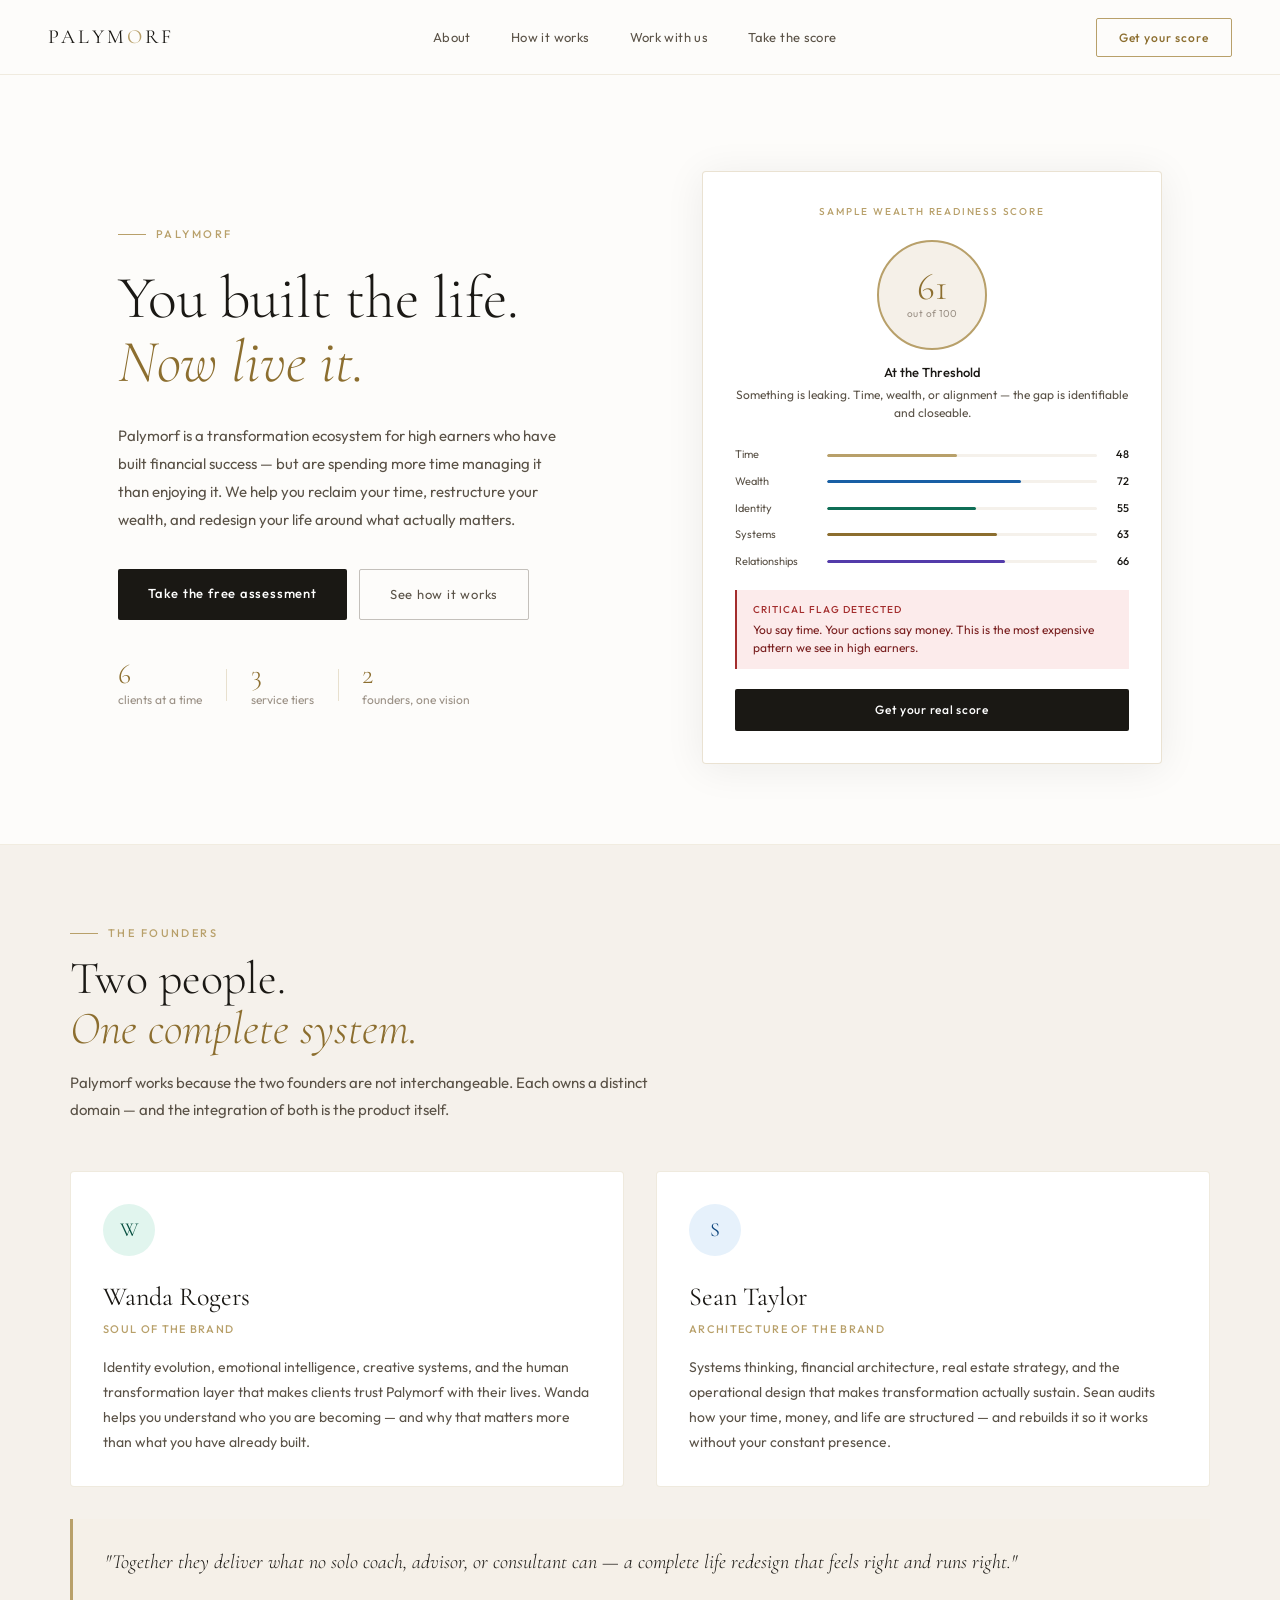
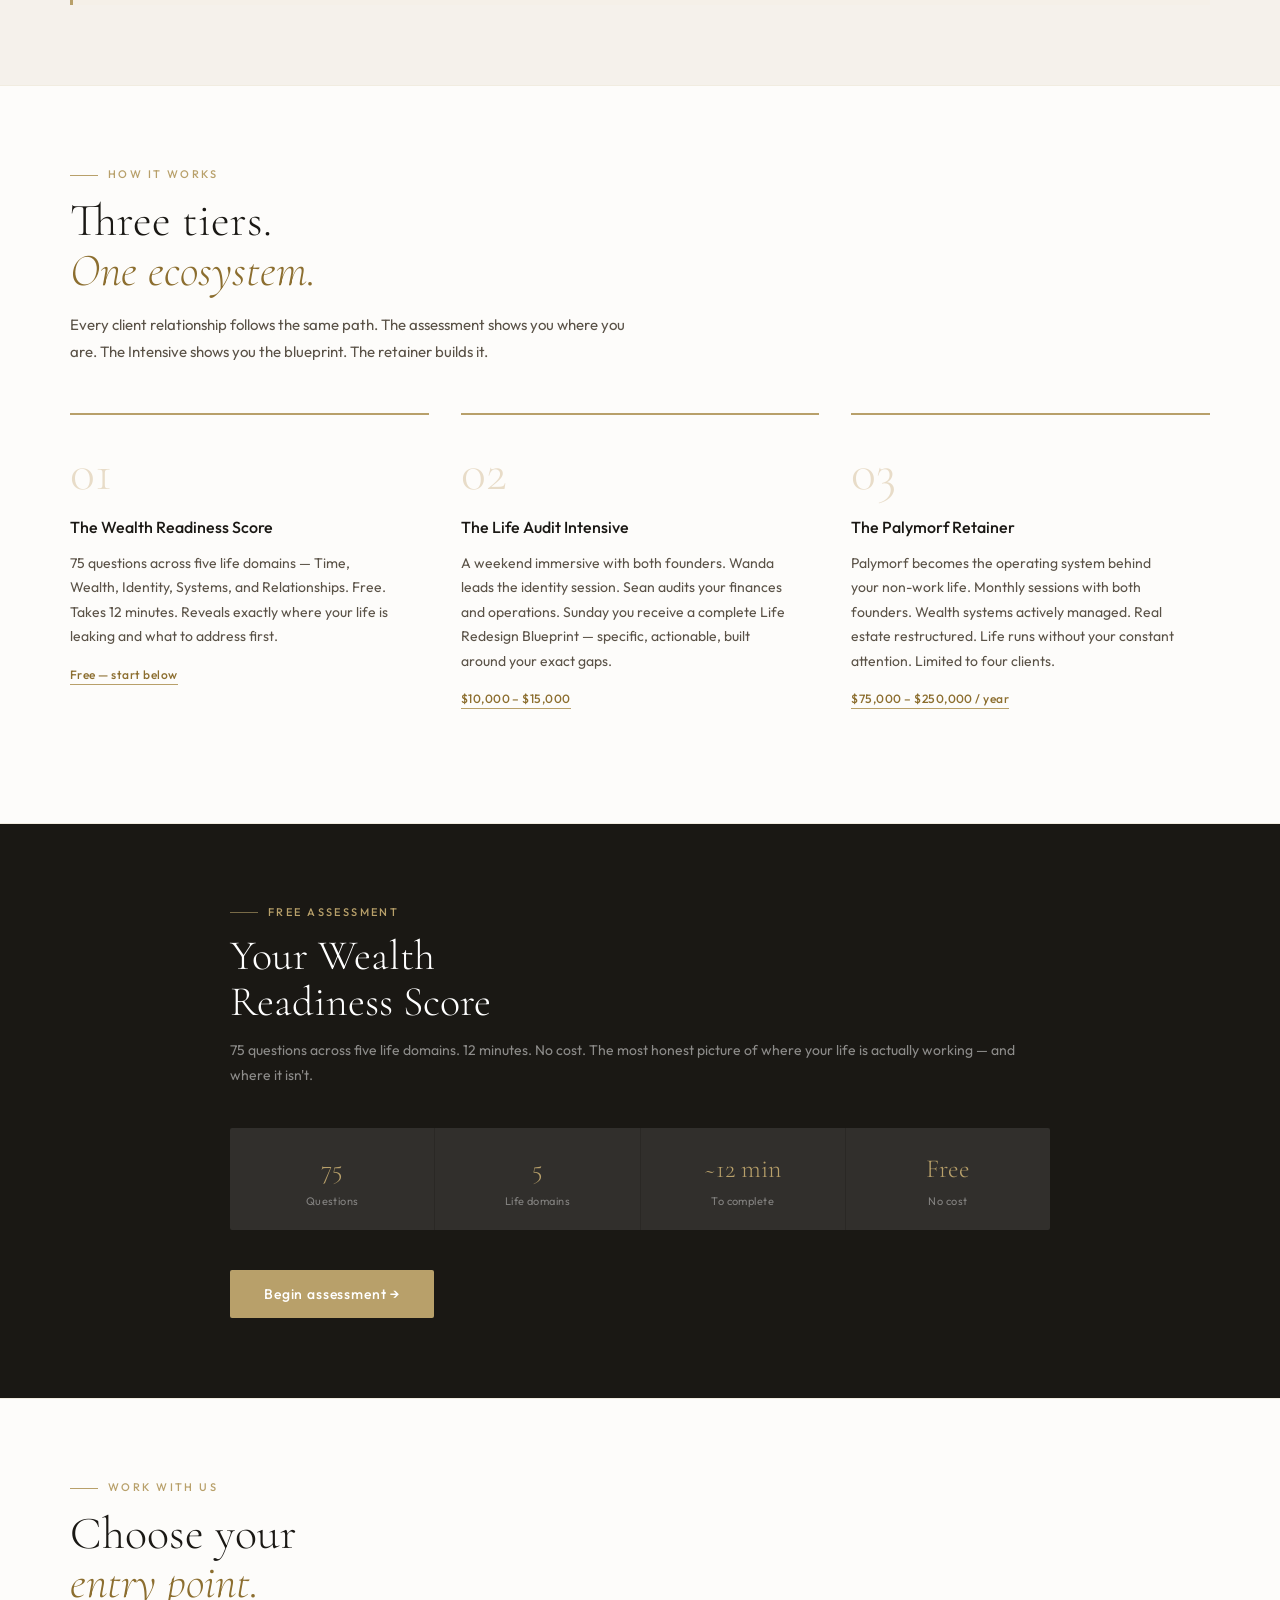
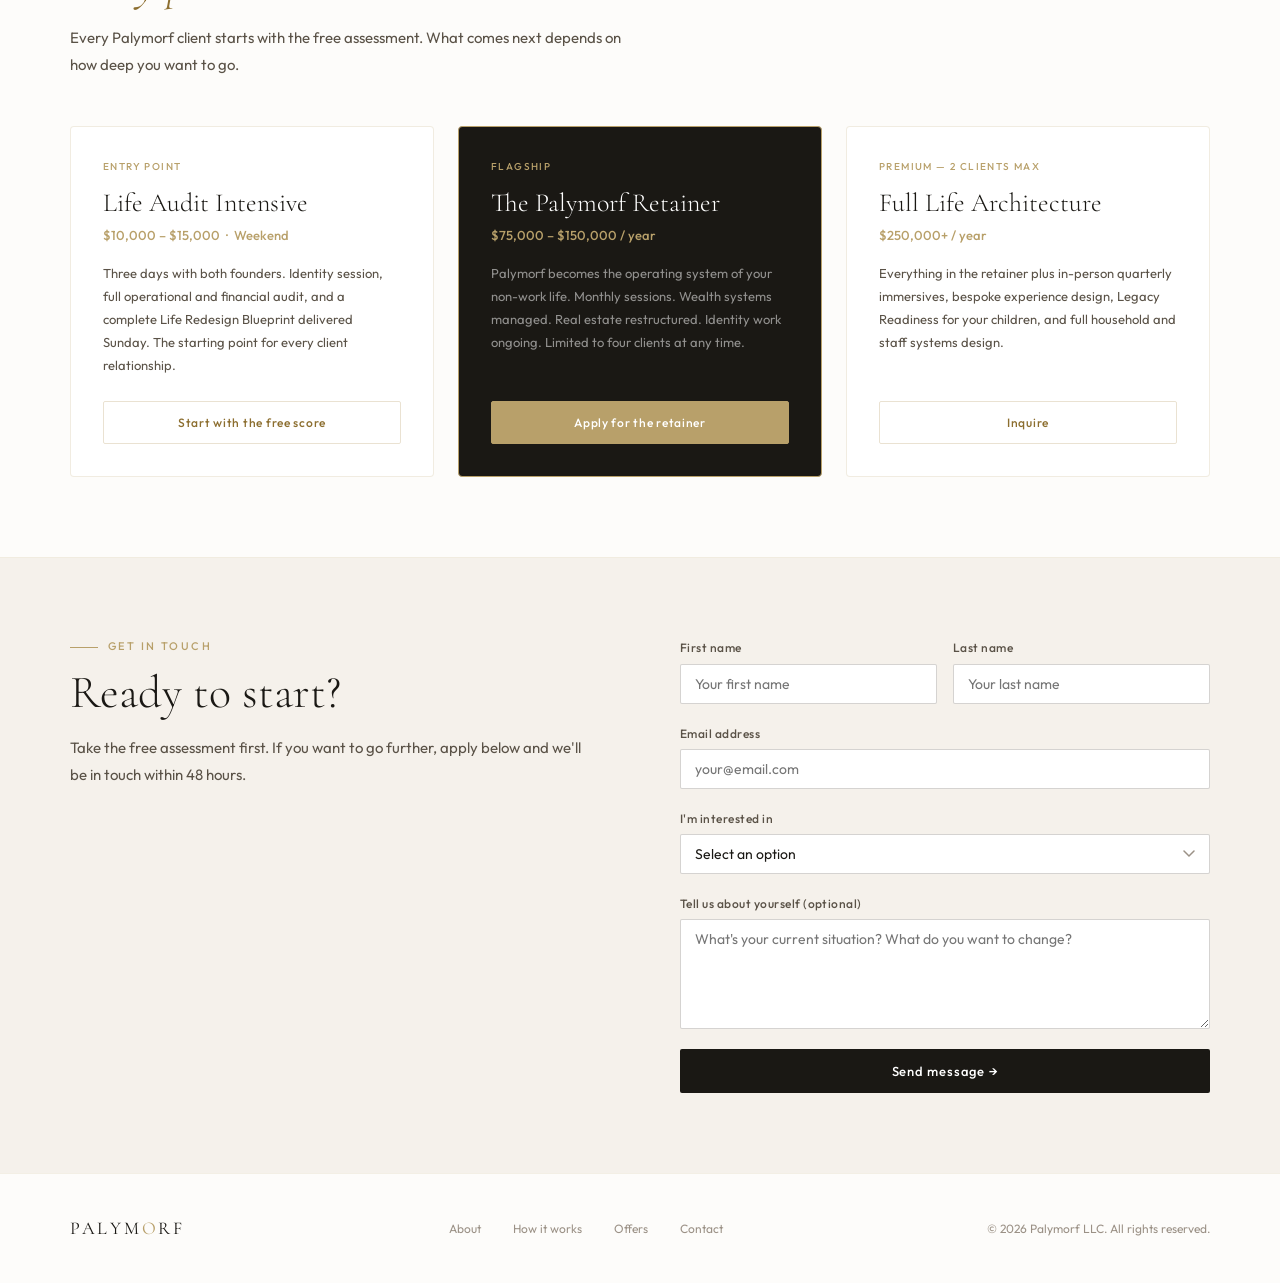
==== index.html @ 443a0ef0 "Initial commit" ====
<!DOCTYPE html>
<html lang="en">
<head>
  <meta charset="UTF-8">
  <meta name="viewport" content="width=device-width, initial-scale=1.0">
  <meta name="description" content="Palymorf — A transformation ecosystem for high earners who have built financial success but are spending more time managing it than living it.">
  <meta property="og:title" content="Palymorf — You built the life. Now live it.">
  <meta property="og:description" content="Take the free Wealth Readiness Score assessment and discover exactly where your life is leaking.">
  <meta property="og:url" content="https://palymorf.com">
  <meta property="og:type" content="website">
  <title>Palymorf — You built the life. Now live it.</title>
  <link rel="preconnect" href="https://fonts.googleapis.com">
  <link rel="preconnect" href="https://fonts.gstatic.com" crossorigin>
  <link href="https://fonts.googleapis.com/css2?family=Cormorant+Garamond:ital,wght@0,300;0,400;0,600;1,300;1,400&family=Outfit:wght@300;400;500&display=swap" rel="stylesheet">
  <link rel="stylesheet" href="css/styles.css">
</head>
<body>

  <!-- NAV -->
  <nav id="navbar">
    <a href="#home" class="nav-logo">PALYM<span>O</span>RF</a>
    <button class="nav-hamburger" id="hamburger" aria-label="Open menu">
      <span></span><span></span><span></span>
    </button>
    <div class="nav-links" id="navLinks">
      <a href="#about">About</a>
      <a href="#how">How it works</a>
      <a href="#offers">Work with us</a>
      <a href="#assessment">Take the score</a>
    </div>
    <a href="#assessment" class="nav-cta">Get your score</a>
  </nav>

  <!-- HERO -->
  <section class="hero" id="home">
    <div class="hero-content">
      <div class="hero-eye">
        <span class="eye-line"></span>
        Palymorf
      </div>
      <h1 class="hero-h1">You built the life.<br><em>Now live it.</em></h1>
      <p class="hero-sub">Palymorf is a transformation ecosystem for high earners who have built financial success — but are spending more time managing it than enjoying it. We help you reclaim your time, restructure your wealth, and redesign your life around what actually matters.</p>
      <div class="hero-btns">
        <a href="#assessment" class="btn-dark">Take the free assessment</a>
        <a href="#how" class="btn-ghost">See how it works</a>
      </div>
      <div class="hero-proof">
        <div class="proof-item">
          <span class="proof-num">6</span>
          <span class="proof-lbl">clients at a time</span>
        </div>
        <div class="proof-divider"></div>
        <div class="proof-item">
          <span class="proof-num">3</span>
          <span class="proof-lbl">service tiers</span>
        </div>
        <div class="proof-divider"></div>
        <div class="proof-item">
          <span class="proof-num">2</span>
          <span class="proof-lbl">founders, one vision</span>
        </div>
      </div>
    </div>

    <div class="hero-visual">
      <div class="hero-card">
        <div class="hc-eyebrow">Sample wealth readiness score</div>
        <div class="score-ring">
          <div class="score-ring-num">61</div>
          <div class="score-ring-sub">out of 100</div>
        </div>
        <div class="score-tier-label">At the Threshold</div>
        <div class="score-tier-desc">Something is leaking. Time, wealth, or alignment — the gap is identifiable and closeable.</div>
        <div class="domain-bars">
          <div class="db-row">
            <span class="db-lbl">Time</span>
            <div class="db-track"><div class="db-fill" style="width:48%;background:var(--gold)"></div></div>
            <span class="db-val">48</span>
          </div>
          <div class="db-row">
            <span class="db-lbl">Wealth</span>
            <div class="db-track"><div class="db-fill" style="width:72%;background:#185FA5"></div></div>
            <span class="db-val">72</span>
          </div>
          <div class="db-row">
            <span class="db-lbl">Identity</span>
            <div class="db-track"><div class="db-fill" style="width:55%;background:#0F6E56"></div></div>
            <span class="db-val">55</span>
          </div>
          <div class="db-row">
            <span class="db-lbl">Systems</span>
            <div class="db-track"><div class="db-fill" style="width:63%;background:#8C6E2F"></div></div>
            <span class="db-val">63</span>
          </div>
          <div class="db-row">
            <span class="db-lbl">Relationships</span>
            <div class="db-track"><div class="db-fill" style="width:66%;background:#533BAA"></div></div>
            <span class="db-val">66</span>
          </div>
        </div>
        <div class="hc-flag">
          <div class="hc-flag-tag">Critical flag detected</div>
          <div class="hc-flag-txt">You say time. Your actions say money. This is the most expensive pattern we see in high earners.</div>
        </div>
        <a href="#assessment" class="hc-cta">Get your real score</a>
      </div>
    </div>
  </section>

  <hr class="section-divider">

  <!-- ABOUT -->
  <section class="section about-section" id="about">
    <div class="section-inner">
      <div class="section-eye"><span class="eye-line"></span>The founders</div>
      <h2 class="section-h2">Two people.<br><em>One complete system.</em></h2>
      <p class="section-sub">Palymorf works because the two founders are not interchangeable. Each owns a distinct domain — and the integration of both is the product itself.</p>
      <div class="founders-grid">
        <div class="founder-card">
          <div class="founder-initial founder-w">W</div>
          <div class="founder-name">Wanda Rogers</div>
          <div class="founder-role">Soul of the brand</div>
          <p class="founder-desc">Identity evolution, emotional intelligence, creative systems, and the human transformation layer that makes clients trust Palymorf with their lives. Wanda helps you understand who you are becoming — and why that matters more than what you have already built.</p>
        </div>
        <div class="founder-card">
          <div class="founder-initial founder-s">S</div>
          <div class="founder-name">Sean Taylor</div>
          <div class="founder-role">Architecture of the brand</div>
          <p class="founder-desc">Systems thinking, financial architecture, real estate strategy, and the operational design that makes transformation actually sustain. Sean audits how your time, money, and life are structured — and rebuilds it so it works without your constant presence.</p>
        </div>
      </div>
      <blockquote class="together-block">
        "Together they deliver what no solo coach, advisor, or consultant can — a complete life redesign that feels right and runs right."
      </blockquote>
    </div>
  </section>

  <hr class="section-divider">

  <!-- HOW IT WORKS -->
  <section class="section" id="how">
    <div class="section-inner">
      <div class="section-eye"><span class="eye-line"></span>How it works</div>
      <h2 class="section-h2">Three tiers.<br><em>One ecosystem.</em></h2>
      <p class="section-sub">Every client relationship follows the same path. The assessment shows you where you are. The Intensive shows you the blueprint. The retainer builds it.</p>
      <div class="steps-grid">
        <div class="step-card">
          <div class="step-num">01</div>
          <h3 class="step-title">The Wealth Readiness Score</h3>
          <p class="step-desc">75 questions across five life domains — Time, Wealth, Identity, Systems, and Relationships. Free. Takes 12 minutes. Reveals exactly where your life is leaking and what to address first.</p>
          <span class="step-price">Free — start below</span>
        </div>
        <div class="step-card">
          <div class="step-num">02</div>
          <h3 class="step-title">The Life Audit Intensive</h3>
          <p class="step-desc">A weekend immersive with both founders. Wanda leads the identity session. Sean audits your finances and operations. Sunday you receive a complete Life Redesign Blueprint — specific, actionable, built around your exact gaps.</p>
          <span class="step-price">$10,000 – $15,000</span>
        </div>
        <div class="step-card">
          <div class="step-num">03</div>
          <h3 class="step-title">The Palymorf Retainer</h3>
          <p class="step-desc">Palymorf becomes the operating system behind your non-work life. Monthly sessions with both founders. Wealth systems actively managed. Real estate restructured. Life runs without your constant attention. Limited to four clients.</p>
          <span class="step-price">$75,000 – $250,000 / year</span>
        </div>
      </div>
    </div>
  </section>

  <hr class="section-divider">

  <!-- ASSESSMENT -->
  <section class="assessment-section" id="assessment">
    <div class="assessment-inner">

      <!-- Cover -->
      <div id="assessCover">
        <div class="assessment-eye"><span class="eye-line eye-light"></span>Free assessment</div>
        <h2 class="assessment-h2">Your Wealth<br>Readiness Score</h2>
        <p class="assessment-sub">75 questions across five life domains. 12 minutes. No cost. The most honest picture of where your life is actually working — and where it isn't.</p>
        <div class="assess-meta-grid">
          <div class="assess-meta-item">
            <div class="assess-meta-num">75</div>
            <div class="assess-meta-lbl">Questions</div>
          </div>
          <div class="assess-meta-item">
            <div class="assess-meta-num">5</div>
            <div class="assess-meta-lbl">Life domains</div>
          </div>
          <div class="assess-meta-item">
            <div class="assess-meta-num">~12 min</div>
            <div class="assess-meta-lbl">To complete</div>
          </div>
          <div class="assess-meta-item">
            <div class="assess-meta-num">Free</div>
            <div class="assess-meta-lbl">No cost</div>
          </div>
        </div>
        <button class="btn-gold btn-lg" id="startBtn">Begin assessment &rarr;</button>
      </div>

      <!-- Quiz -->
      <div id="assessQuiz" class="hidden">
        <div class="domain-nav" id="domainNav"></div>
        <div class="prog-wrap">
          <div class="prog-meta">
            <span id="progDomain">Domain 1 of 5</span>
            <span id="progCount">0 / 75</span>
          </div>
          <div class="prog-track">
            <div class="prog-fill" id="progFill" style="width:0%"></div>
          </div>
        </div>
        <div class="domain-hdr">
          <div class="domain-hdr-eye" id="domEye"></div>
          <div class="domain-hdr-title" id="domTitle"></div>
          <div class="domain-hdr-desc" id="domDesc"></div>
        </div>
        <div id="qWrap"></div>
        <div class="q-nav">
          <button class="btn-outline-light" id="prevBtn" disabled>&#8592; Previous</button>
          <span class="q-nav-info" id="qNavInfo"></span>
          <button class="btn-gold" id="nextBtn">Next &#8594;</button>
        </div>
      </div>

      <!-- Results -->
      <div id="assessResults" class="hidden"></div>

    </div>
  </section>

  <hr class="section-divider">

  <!-- OFFERS -->
  <section class="section" id="offers">
    <div class="section-inner">
      <div class="section-eye"><span class="eye-line"></span>Work with us</div>
      <h2 class="section-h2">Choose your<br><em>entry point.</em></h2>
      <p class="section-sub">Every Palymorf client starts with the free assessment. What comes next depends on how deep you want to go.</p>
      <div class="offers-grid">
        <div class="offer-card">
          <div class="offer-tag">Entry point</div>
          <h3 class="offer-name">Life Audit Intensive</h3>
          <div class="offer-price">$10,000 – $15,000 &nbsp;&middot;&nbsp; Weekend</div>
          <p class="offer-desc">Three days with both founders. Identity session, full operational and financial audit, and a complete Life Redesign Blueprint delivered Sunday. The starting point for every client relationship.</p>
          <a href="#assessment" class="offer-btn">Start with the free score</a>
        </div>
        <div class="offer-card offer-featured">
          <div class="offer-tag">Flagship</div>
          <h3 class="offer-name">The Palymorf Retainer</h3>
          <div class="offer-price">$75,000 – $150,000 / year</div>
          <p class="offer-desc">Palymorf becomes the operating system of your non-work life. Monthly sessions. Wealth systems managed. Real estate restructured. Identity work ongoing. Limited to four clients at any time.</p>
          <a href="#contact" class="offer-btn">Apply for the retainer</a>
        </div>
        <div class="offer-card">
          <div class="offer-tag">Premium &mdash; 2 clients max</div>
          <h3 class="offer-name">Full Life Architecture</h3>
          <div class="offer-price">$250,000+ / year</div>
          <p class="offer-desc">Everything in the retainer plus in-person quarterly immersives, bespoke experience design, Legacy Readiness for your children, and full household and staff systems design.</p>
          <a href="#contact" class="offer-btn">Inquire</a>
        </div>
      </div>
    </div>
  </section>

  <hr class="section-divider">

  <!-- CONTACT -->
  <section class="section contact-section" id="contact">
    <div class="section-inner contact-inner">
      <div>
        <div class="section-eye"><span class="eye-line"></span>Get in touch</div>
        <h2 class="section-h2">Ready to start?</h2>
        <p class="section-sub" style="margin-bottom:0;">Take the free assessment first. If you want to go further, apply below and we'll be in touch within 48 hours.</p>
      </div>
      <form class="contact-form" id="contactForm" onsubmit="handleFormSubmit(event)">
        <div class="form-row">
          <div class="form-group">
            <label for="firstName">First name</label>
            <input type="text" id="firstName" name="firstName" placeholder="Your first name" required>
          </div>
          <div class="form-group">
            <label for="lastName">Last name</label>
            <input type="text" id="lastName" name="lastName" placeholder="Your last name" required>
          </div>
        </div>
        <div class="form-group">
          <label for="email">Email address</label>
          <input type="email" id="email" name="email" placeholder="your@email.com" required>
        </div>
        <div class="form-group">
          <label for="interest">I'm interested in</label>
          <select id="interest" name="interest" required>
            <option value="" disabled selected>Select an option</option>
            <option value="score">Taking the free Wealth Readiness Score</option>
            <option value="intensive">The Life Audit Intensive ($10K–$15K)</option>
            <option value="retainer">The Palymorf Retainer ($75K–$150K/yr)</option>
            <option value="architecture">Full Life Architecture ($250K+/yr)</option>
            <option value="other">Just learning more for now</option>
          </select>
        </div>
        <div class="form-group">
          <label for="message">Tell us about yourself (optional)</label>
          <textarea id="message" name="message" rows="4" placeholder="What's your current situation? What do you want to change?"></textarea>
        </div>
        <button type="submit" class="btn-dark btn-full">Send message &rarr;</button>
        <div id="formSuccess" class="form-success hidden">
          Thank you. We'll be in touch within 48 hours.
        </div>
      </form>
    </div>
  </section>

  <!-- FOOTER -->
  <footer>
    <div class="footer-inner">
      <div class="footer-logo">PALYM<span>O</span>RF</div>
      <div class="footer-links">
        <a href="#about">About</a>
        <a href="#how">How it works</a>
        <a href="#offers">Offers</a>
        <a href="#contact">Contact</a>
      </div>
      <div class="footer-copy">&copy; 2026 Palymorf LLC. All rights reserved.</div>
    </div>
  </footer>

  <script src="js/questions.js"></script>
  <script src="js/assessment.js"></script>
  <script src="js/main.js"></script>
</body>
</html>
---- css/styles.css ----
/* ── RESET & ROOT ───────────────────────────── */
*, *::before, *::after { box-sizing: border-box; margin: 0; padding: 0; }

:root {
  --gold: #B8A06A;
  --gold2: #8C6E2F;
  --gold3: #F5F0E8;
  --gold4: #E8DCC8;
  --ink: #1A1814;
  --mid: #5A5247;
  --soft: #9B9186;
  --page: #FDFCFA;
  --surface: #F5F1EB;
  --white: #FFFFFF;
  --teal: #0F6E56;
  --blue: #185FA5;
  --purple: #533BAA;
  --red: #A32D2D;
  --red-light: #FCEBEB;
  --red-text: #791F1F;
  --serif: 'Cormorant Garamond', Georgia, serif;
  --sans: 'Outfit', sans-serif;
  --max-w: 1140px;
  --transition: 0.2s ease;
}

html { scroll-behavior: smooth; font-size: 16px; }
body { font-family: var(--sans); background: var(--page); color: var(--ink); line-height: 1.6; -webkit-font-smoothing: antialiased; }
img { max-width: 100%; display: block; }
a { text-decoration: none; }
.hidden { display: none !important; }

/* ── UTILITY ────────────────────────────────── */
.eye-line { display: inline-block; width: 28px; height: 0.5px; background: var(--gold); vertical-align: middle; margin-right: 10px; }
.eye-line.eye-light { background: rgba(184,160,106,0.6); }
.section-divider { border: none; border-top: 0.5px solid rgba(184,160,106,0.18); margin: 0; }

/* ── BUTTONS ────────────────────────────────── */
.btn-dark {
  display: inline-block; font-family: var(--sans); font-size: 13px;
  font-weight: 500; letter-spacing: 0.06em; padding: 14px 30px;
  background: var(--ink); color: #fff; border: none; border-radius: 2px;
  cursor: pointer; transition: background var(--transition);
}
.btn-dark:hover { background: #2C2820; }
.btn-dark.btn-full { width: 100%; text-align: center; }

.btn-ghost {
  display: inline-block; font-family: var(--sans); font-size: 13px;
  font-weight: 400; letter-spacing: 0.06em; padding: 14px 30px;
  background: transparent; color: var(--mid);
  border: 0.5px solid rgba(90,82,71,0.35); border-radius: 2px;
  cursor: pointer; transition: all var(--transition);
}
.btn-ghost:hover { border-color: var(--ink); color: var(--ink); }

.btn-gold {
  display: inline-block; font-family: var(--sans); font-size: 13px;
  font-weight: 500; letter-spacing: 0.06em; padding: 12px 26px;
  background: var(--gold); color: #fff; border: none; border-radius: 2px;
  cursor: pointer; transition: background var(--transition);
}
.btn-gold:hover { background: var(--gold2); }
.btn-gold.btn-lg { font-size: 14px; padding: 15px 34px; }

.btn-outline-light {
  font-family: var(--sans); font-size: 12px; font-weight: 500;
  letter-spacing: 0.06em; padding: 10px 22px;
  background: transparent; color: rgba(255,255,255,0.5);
  border: 0.5px solid rgba(255,255,255,0.2); border-radius: 2px;
  cursor: pointer; transition: all var(--transition);
}
.btn-outline-light:hover { border-color: rgba(255,255,255,0.45); color: #fff; }
.btn-outline-light:disabled { opacity: 0.3; cursor: not-allowed; }

/* ── NAV ────────────────────────────────────── */
#navbar {
  position: sticky; top: 0; z-index: 100;
  display: flex; align-items: center; justify-content: space-between;
  padding: 1.1rem 3rem;
  background: rgba(253,252,250,0.95);
  border-bottom: 0.5px solid rgba(184,160,106,0.18);
  backdrop-filter: blur(10px);
  -webkit-backdrop-filter: blur(10px);
}
.nav-logo {
  font-family: var(--serif); font-size: 20px; font-weight: 400;
  letter-spacing: 0.15em; color: var(--ink); text-decoration: none;
}
.nav-logo span { color: var(--gold); }

.nav-links { display: flex; gap: 2.5rem; align-items: center; }
.nav-links a { font-size: 13px; color: var(--mid); letter-spacing: 0.03em; transition: color var(--transition); }
.nav-links a:hover { color: var(--ink); }

.nav-cta {
  font-size: 12px; font-weight: 500; letter-spacing: 0.08em;
  padding: 9px 22px; border: 0.5px solid var(--gold);
  color: var(--gold2); background: transparent; border-radius: 2px;
  transition: all var(--transition);
}
.nav-cta:hover { background: var(--gold); color: #fff; }

.nav-hamburger {
  display: none; flex-direction: column; gap: 5px;
  background: none; border: none; cursor: pointer; padding: 4px;
}
.nav-hamburger span { display: block; width: 22px; height: 1.5px; background: var(--ink); transition: all var(--transition); }
.nav-hamburger.open span:nth-child(1) { transform: translateY(6.5px) rotate(45deg); }
.nav-hamburger.open span:nth-child(2) { opacity: 0; }
.nav-hamburger.open span:nth-child(3) { transform: translateY(-6.5px) rotate(-45deg); }

/* ── HERO ───────────────────────────────────── */
.hero {
  display: grid; grid-template-columns: 1fr 460px; gap: 5rem;
  align-items: center; max-width: var(--max-w);
  margin: 0 auto; padding: 6rem 3rem 5rem;
}
.hero-eye {
  display: flex; align-items: center; gap: 0;
  font-size: 11px; letter-spacing: 0.22em; text-transform: uppercase;
  color: var(--gold); font-weight: 500; margin-bottom: 1.5rem;
}
.hero-h1 {
  font-family: var(--serif); font-size: 60px; font-weight: 300;
  line-height: 1.06; color: var(--ink); margin-bottom: 1.75rem;
}
.hero-h1 em { font-style: italic; color: var(--gold2); }
.hero-sub { font-size: 15px; line-height: 1.85; color: var(--mid); margin-bottom: 2.25rem; max-width: 450px; }
.hero-btns { display: flex; gap: 12px; flex-wrap: wrap; margin-bottom: 2.5rem; }
.hero-proof { display: flex; align-items: center; gap: 1.5rem; }
.proof-item { display: flex; flex-direction: column; gap: 2px; }
.proof-num { font-family: var(--serif); font-size: 28px; font-weight: 300; color: var(--gold2); line-height: 1; }
.proof-lbl { font-size: 12px; color: var(--soft); }
.proof-divider { width: 0.5px; height: 32px; background: rgba(184,160,106,0.3); }

/* Hero card */
.hero-card {
  background: var(--white); border: 0.5px solid rgba(184,160,106,0.3);
  border-radius: 4px; padding: 2rem;
  box-shadow: 0 4px 40px rgba(26,24,20,0.07);
}
.hc-eyebrow {
  font-size: 10px; letter-spacing: 0.18em; text-transform: uppercase;
  color: var(--gold); font-weight: 500; margin-bottom: 1.25rem; text-align: center;
}
.score-ring {
  width: 110px; height: 110px; border-radius: 50%;
  border: 2px solid var(--gold); background: var(--gold3);
  display: flex; flex-direction: column; align-items: center;
  justify-content: center; margin: 0 auto 0.75rem;
}
.score-ring-num { font-family: var(--serif); font-size: 38px; font-weight: 300; color: var(--gold2); line-height: 1; }
.score-ring-sub { font-size: 10px; color: var(--soft); letter-spacing: 0.05em; }
.score-tier-label { text-align: center; font-size: 13px; font-weight: 500; color: var(--ink); margin-bottom: 0.2rem; }
.score-tier-desc { text-align: center; font-size: 12px; color: var(--mid); margin-bottom: 1.5rem; line-height: 1.5; }

.domain-bars { display: flex; flex-direction: column; gap: 9px; }
.db-row { display: flex; align-items: center; gap: 8px; }
.db-lbl { font-size: 11px; color: var(--mid); width: 84px; flex-shrink: 0; }
.db-track { flex: 1; height: 3px; background: var(--surface); border-radius: 2px; overflow: hidden; }
.db-fill { height: 100%; border-radius: 2px; transition: width 0.6s ease; }
.db-val { font-size: 11px; font-weight: 500; color: var(--ink); width: 24px; text-align: right; flex-shrink: 0; }

.hc-flag {
  margin-top: 1.25rem; padding: 0.75rem 1rem;
  background: var(--red-light); border-left: 2px solid var(--red);
}
.hc-flag-tag { font-size: 10px; letter-spacing: 0.1em; text-transform: uppercase; color: var(--red); font-weight: 500; margin-bottom: 3px; }
.hc-flag-txt { font-size: 12px; color: var(--red-text); line-height: 1.5; }
.hc-cta {
  display: block; margin-top: 1.25rem; width: 100%; text-align: center;
  font-family: var(--sans); font-size: 12px; font-weight: 500; letter-spacing: 0.06em;
  padding: 11px; background: var(--ink); color: #fff; border-radius: 2px;
  transition: background var(--transition);
}
.hc-cta:hover { background: #2C2820; }

/* ── SECTIONS SHARED ────────────────────────── */
.section { padding: 5rem 3rem; }
.section-inner { max-width: var(--max-w); margin: 0 auto; }
.section-eye {
  display: flex; align-items: center;
  font-size: 11px; letter-spacing: 0.22em; text-transform: uppercase;
  color: var(--gold); font-weight: 500; margin-bottom: 0.75rem;
}
.section-h2 {
  font-family: var(--serif); font-size: 46px; font-weight: 300;
  color: var(--ink); margin-bottom: 1rem; line-height: 1.08;
}
.section-h2 em { font-style: italic; color: var(--gold2); }
.section-sub { font-size: 15px; color: var(--mid); line-height: 1.8; max-width: 580px; margin-bottom: 3rem; }

/* ── ABOUT ──────────────────────────────────── */
.about-section { background: var(--surface); }
.founders-grid { display: grid; grid-template-columns: 1fr 1fr; gap: 2rem; margin-bottom: 2rem; }
.founder-card {
  background: var(--white); border: 0.5px solid rgba(184,160,106,0.22);
  border-radius: 4px; padding: 2rem;
}
.founder-initial {
  width: 52px; height: 52px; border-radius: 50%;
  display: flex; align-items: center; justify-content: center;
  font-family: var(--serif); font-size: 20px; font-weight: 400;
  margin-bottom: 1.25rem;
}
.founder-w { background: #E1F5EE; color: #085041; }
.founder-s { background: #E6F1FB; color: #0C447C; }
.founder-name { font-family: var(--serif); font-size: 26px; font-weight: 400; color: var(--ink); margin-bottom: 0.2rem; }
.founder-role { font-size: 11px; letter-spacing: 0.12em; text-transform: uppercase; color: var(--gold); font-weight: 500; margin-bottom: 1rem; }
.founder-desc { font-size: 14px; color: var(--mid); line-height: 1.78; }

.together-block {
  padding: 1.75rem 2rem; border-left: 3px solid var(--gold);
  background: var(--gold3);
  font-family: var(--serif); font-size: 20px; font-weight: 300;
  color: var(--ink); font-style: italic; line-height: 1.5;
}

/* ── HOW IT WORKS ───────────────────────────── */
.steps-grid { display: grid; grid-template-columns: repeat(3, 1fr); gap: 2rem; }
.step-card { padding: 2rem 2rem 2rem 0; border-top: 2px solid var(--gold); }
.step-num { font-family: var(--serif); font-size: 52px; font-weight: 300; color: var(--gold4); line-height: 1; margin-bottom: 1rem; }
.step-title { font-size: 16px; font-weight: 500; color: var(--ink); margin-bottom: 0.6rem; }
.step-desc { font-size: 14px; color: var(--mid); line-height: 1.75; margin-bottom: 0.75rem; }
.step-price { font-size: 12px; font-weight: 500; color: var(--gold2); letter-spacing: 0.04em; border-bottom: 0.5px solid var(--gold); padding-bottom: 2px; }

/* ── ASSESSMENT ─────────────────────────────── */
.assessment-section { background: var(--ink); padding: 5rem 3rem; }
.assessment-inner { max-width: 820px; margin: 0 auto; }

.assessment-eye {
  display: flex; align-items: center;
  font-size: 11px; letter-spacing: 0.22em; text-transform: uppercase;
  color: var(--gold); font-weight: 500; margin-bottom: 0.75rem;
}
.assessment-h2 {
  font-family: var(--serif); font-size: 42px; font-weight: 300;
  color: #fff; margin-bottom: 0.75rem; line-height: 1.1;
}
.assessment-sub { font-size: 14px; color: rgba(255,255,255,0.5); margin-bottom: 2.5rem; line-height: 1.8; }

.assess-meta-grid {
  display: grid; grid-template-columns: repeat(4, 1fr); gap: 1px;
  background: rgba(255,255,255,0.07); margin-bottom: 2.5rem;
  border-radius: 2px; overflow: hidden;
}
.assess-meta-item { padding: 1.25rem 1rem; text-align: center; background: rgba(255,255,255,0.03); }
.assess-meta-num { font-family: var(--serif); font-size: 26px; font-weight: 300; color: var(--gold); margin-bottom: 3px; }
.assess-meta-lbl { font-size: 11px; color: rgba(255,255,255,0.4); letter-spacing: 0.04em; }

/* Domain nav */
.domain-nav { display: flex; gap: 6px; flex-wrap: wrap; margin-bottom: 2rem; }
.domain-btn {
  font-family: var(--sans); font-size: 11px; font-weight: 500;
  letter-spacing: 0.08em; padding: 7px 16px; border-radius: 2px;
  border: 0.5px solid rgba(255,255,255,0.15);
  background: transparent; color: rgba(255,255,255,0.4);
  cursor: pointer; transition: all var(--transition);
}
.domain-btn:hover { color: rgba(255,255,255,0.7); border-color: rgba(255,255,255,0.3); }
.domain-btn.active { background: var(--gold); border-color: var(--gold); color: #fff; }
.domain-btn.done { border-color: rgba(29,158,117,0.5); color: #5DCAA5; }

/* Progress */
.prog-wrap { margin-bottom: 2rem; }
.prog-meta { display: flex; justify-content: space-between; font-size: 11px; color: rgba(255,255,255,0.3); margin-bottom: 8px; }
.prog-track { height: 2px; background: rgba(255,255,255,0.08); border-radius: 1px; }
.prog-fill { height: 100%; background: var(--gold); border-radius: 1px; transition: width 0.4s ease; }

/* Domain header */
.domain-hdr { margin-bottom: 2rem; }
.domain-hdr-eye { font-size: 10px; letter-spacing: 0.18em; text-transform: uppercase; color: var(--gold); font-weight: 500; margin-bottom: 0.4rem; }
.domain-hdr-title { font-family: var(--serif); font-size: 30px; font-weight: 300; color: #fff; margin-bottom: 0.3rem; }
.domain-hdr-desc { font-size: 13px; color: rgba(255,255,255,0.42); line-height: 1.65; }

/* Question cards */
.q-card {
  background: rgba(255,255,255,0.04);
  border: 0.5px solid rgba(255,255,255,0.08);
  border-radius: 2px; padding: 1.25rem; margin-bottom: 0.75rem;
  transition: border-color var(--transition);
}
.q-card.answered { border-color: rgba(184,160,106,0.4); }
.q-card.anchor-q { border-left: 2px solid var(--gold); background: rgba(184,160,106,0.06); }
.q-anchor-tag {
  display: inline-block; font-size: 10px; letter-spacing: 0.1em;
  text-transform: uppercase; font-weight: 500; color: var(--gold);
  background: rgba(184,160,106,0.15); padding: 2px 8px; border-radius: 2px; margin-bottom: 0.5rem;
}
.q-num { font-size: 10px; color: rgba(255,255,255,0.22); margin-bottom: 0.4rem; letter-spacing: 0.04em; }
.q-text { font-size: 14px; color: rgba(255,255,255,0.88); line-height: 1.65; margin-bottom: 0.5rem; font-weight: 400; }
.q-subtext { font-size: 12px; color: rgba(255,255,255,0.36); margin-bottom: 1rem; line-height: 1.5; font-style: italic; }

.q-scale { display: flex; gap: 6px; }
.q-opt { flex: 1; }
.q-opt input[type="radio"] { display: none; }
.q-opt label {
  display: flex; flex-direction: column; align-items: center; gap: 4px;
  padding: 8px 4px; border-radius: 2px;
  border: 0.5px solid rgba(255,255,255,0.1);
  background: rgba(255,255,255,0.03); cursor: pointer;
  transition: all var(--transition);
}
.q-opt label:hover { border-color: rgba(184,160,106,0.5); }
.q-opt input[type="radio"]:checked + label { background: var(--gold); border-color: var(--gold); }
.q-val { font-size: 15px; font-weight: 500; color: rgba(255,255,255,0.65); }
.q-lbl { font-size: 9px; color: rgba(255,255,255,0.32); text-align: center; line-height: 1.3; }
.q-opt input[type="radio"]:checked + label .q-val { color: #fff; }
.q-opt input[type="radio"]:checked + label .q-lbl { color: rgba(255,255,255,0.75); }

.q-nav { display: flex; justify-content: space-between; align-items: center; margin-top: 1.75rem; }
.q-nav-info { font-size: 11px; color: rgba(255,255,255,0.22); }

/* Results */
.results-hero { text-align: center; padding: 2rem 0 1.5rem; }
.results-eye { font-size: 10px; letter-spacing: 0.18em; text-transform: uppercase; color: var(--gold); font-weight: 500; margin-bottom: 1.25rem; }
.results-ring {
  width: 140px; height: 140px; border-radius: 50%;
  border: 2px solid var(--gold); background: rgba(184,160,106,0.1);
  display: flex; flex-direction: column; align-items: center;
  justify-content: center; margin: 0 auto 1.25rem;
}
.results-score { font-family: var(--serif); font-size: 56px; font-weight: 300; color: var(--gold); line-height: 1; }
.results-denom { font-size: 12px; color: rgba(184,160,106,0.55); }
.results-tier { font-family: var(--serif); font-size: 26px; font-weight: 300; color: #fff; margin-bottom: 0.5rem; }
.results-tagline { font-size: 13px; color: rgba(255,255,255,0.48); max-width: 440px; margin: 0 auto 2rem; line-height: 1.65; }

.d-scores-grid { display: grid; grid-template-columns: repeat(5, 1fr); gap: 8px; margin-bottom: 2rem; }
.d-score-card { background: rgba(255,255,255,0.04); border-radius: 2px; padding: 0.9rem; text-align: center; }
.d-score-name { font-size: 10px; text-transform: uppercase; letter-spacing: 0.1em; color: rgba(255,255,255,0.32); margin-bottom: 0.3rem; }
.d-score-val { font-size: 24px; font-weight: 500; margin-bottom: 0.3rem; }
.d-score-track { height: 2px; background: rgba(255,255,255,0.07); border-radius: 1px; }
.d-score-fill-bar { height: 100%; border-radius: 1px; }

.insight-box {
  background: rgba(255,255,255,0.04); border: 0.5px solid rgba(255,255,255,0.08);
  border-radius: 2px; padding: 1.25rem; margin-bottom: 0.75rem;
}
.insight-tag { font-size: 10px; letter-spacing: 0.1em; text-transform: uppercase; font-weight: 500; margin-bottom: 0.4rem; }
.insight-title { font-size: 15px; font-weight: 500; color: #fff; margin-bottom: 0.4rem; }
.insight-body { font-size: 13px; color: rgba(255,255,255,0.48); line-height: 1.65; }

.flag-box {
  border-left: 2px solid var(--red);
  background: rgba(163,45,45,0.12);
  padding: 1.25rem; margin-bottom: 0.75rem;
}
.flag-tag { font-size: 10px; letter-spacing: 0.1em; text-transform: uppercase; font-weight: 500; color: #F09595; margin-bottom: 0.4rem; }
.flag-title { font-size: 15px; font-weight: 500; color: #fff; margin-bottom: 0.4rem; }
.flag-body { font-size: 13px; color: rgba(255,255,255,0.48); line-height: 1.65; }

.results-cta {
  margin-top: 2rem; padding: 2rem; text-align: center;
  background: rgba(184,160,106,0.08);
  border: 0.5px solid rgba(184,160,106,0.25); border-radius: 2px;
}
.results-cta-title { font-family: var(--serif); font-size: 26px; font-weight: 300; color: #fff; margin-bottom: 0.5rem; }
.results-cta-sub { font-size: 13px; color: rgba(255,255,255,0.45); margin-bottom: 1.25rem; line-height: 1.65; }
.results-retake { text-align: center; margin-top: 1.25rem; }

/* ── OFFERS ─────────────────────────────────── */
.offers-grid { display: grid; grid-template-columns: repeat(3, 1fr); gap: 1.5rem; }
.offer-card {
  padding: 2rem; border: 0.5px solid rgba(184,160,106,0.2);
  border-radius: 4px; background: var(--white);
  display: flex; flex-direction: column;
}
.offer-card.offer-featured { background: var(--ink); border-color: var(--gold); }
.offer-tag { font-size: 10px; letter-spacing: 0.14em; text-transform: uppercase; font-weight: 500; color: var(--gold); margin-bottom: 0.75rem; }
.offer-name { font-family: var(--serif); font-size: 26px; font-weight: 300; color: var(--ink); margin-bottom: 0.4rem; line-height: 1.2; }
.offer-featured .offer-name { color: #fff; }
.offer-price { font-size: 13px; font-weight: 500; color: var(--gold); margin-bottom: 1rem; }
.offer-desc { font-size: 13px; color: var(--mid); line-height: 1.78; flex: 1; }
.offer-featured .offer-desc { color: rgba(255,255,255,0.52); }
.offer-btn {
  display: block; margin-top: 1.5rem; width: 100%; text-align: center;
  font-family: var(--sans); font-size: 12px; font-weight: 500; letter-spacing: 0.06em;
  padding: 11px; border-radius: 2px; cursor: pointer;
  border: 0.5px solid rgba(184,160,106,0.3);
  color: var(--gold2); background: transparent;
  transition: all var(--transition);
}
.offer-btn:hover { background: var(--gold); border-color: var(--gold); color: #fff; }
.offer-featured .offer-btn { background: var(--gold); border-color: var(--gold); color: #fff; }
.offer-featured .offer-btn:hover { background: var(--gold2); border-color: var(--gold2); }

/* ── CONTACT ────────────────────────────────── */
.contact-section { background: var(--surface); }
.contact-inner { display: grid; grid-template-columns: 1fr 1fr; gap: 5rem; align-items: start; }

.contact-form { display: flex; flex-direction: column; gap: 1.25rem; }
.form-row { display: grid; grid-template-columns: 1fr 1fr; gap: 1rem; }
.form-group { display: flex; flex-direction: column; gap: 6px; }
.form-group label { font-size: 12px; font-weight: 500; color: var(--mid); letter-spacing: 0.04em; }
.form-group input,
.form-group select,
.form-group textarea {
  font-family: var(--sans); font-size: 14px; color: var(--ink);
  background: var(--white); border: 0.5px solid rgba(90,82,71,0.25);
  border-radius: 2px; padding: 10px 14px;
  transition: border-color var(--transition); outline: none;
  width: 100%;
}
.form-group input:focus,
.form-group select:focus,
.form-group textarea:focus { border-color: var(--gold); }
.form-group textarea { resize: vertical; min-height: 110px; }
.form-group select { appearance: none; background-image: url("data:image/svg+xml,%3Csvg xmlns='http://www.w3.org/2000/svg' width='12' height='8'%3E%3Cpath d='M1 1l5 5 5-5' stroke='%239B9186' stroke-width='1.5' fill='none' stroke-linecap='round'/%3E%3C/svg%3E"); background-repeat: no-repeat; background-position: right 14px center; }
.form-success { padding: 1rem; background: #E1F5EE; color: #085041; font-size: 14px; border-radius: 2px; text-align: center; }

/* ── FOOTER ─────────────────────────────────── */
footer { padding: 2.5rem 3rem; border-top: 0.5px solid rgba(184,160,106,0.15); }
.footer-inner { max-width: var(--max-w); margin: 0 auto; display: flex; align-items: center; justify-content: space-between; gap: 2rem; flex-wrap: wrap; }
.footer-logo { font-family: var(--serif); font-size: 18px; font-weight: 400; letter-spacing: 0.15em; color: var(--ink); }
.footer-logo span { color: var(--gold); }
.footer-links { display: flex; gap: 2rem; }
.footer-links a { font-size: 12px; color: var(--soft); transition: color var(--transition); }
.footer-links a:hover { color: var(--ink); }
.footer-copy { font-size: 12px; color: var(--soft); }

/* ── ANIMATIONS ─────────────────────────────── */
@keyframes fadeUp {
  from { opacity: 0; transform: translateY(18px); }
  to { opacity: 1; transform: translateY(0); }
}
.fade-up { opacity: 0; animation: fadeUp 0.55s ease forwards; }
.delay-1 { animation-delay: 0.1s; }
.delay-2 { animation-delay: 0.2s; }
.delay-3 { animation-delay: 0.3s; }
.delay-4 { animation-delay: 0.4s; }

/* ── RESPONSIVE ─────────────────────────────── */
@media (max-width: 1024px) {
  .hero { grid-template-columns: 1fr; gap: 3rem; padding: 4rem 2rem; }
  .hero-h1 { font-size: 48px; }
  .contact-inner { grid-template-columns: 1fr; gap: 3rem; }
}

@media (max-width: 768px) {
  #navbar { padding: 1rem 1.5rem; }
  .nav-links {
    display: none; position: absolute; top: 100%; left: 0; right: 0;
    flex-direction: column; gap: 0;
    background: rgba(253,252,250,0.98);
    border-bottom: 0.5px solid rgba(184,160,106,0.2);
    padding: 1rem 0;
  }
  .nav-links.open { display: flex; }
  .nav-links a { padding: 0.75rem 1.5rem; width: 100%; }
  .nav-hamburger { display: flex; }
  .nav-cta { display: none; }
  .hero { padding: 3rem 1.5rem; }
  .hero-h1 { font-size: 40px; }
  .section { padding: 3.5rem 1.5rem; }
  .section-h2 { font-size: 36px; }
  .founders-grid { grid-template-columns: 1fr; }
  .steps-grid { grid-template-columns: 1fr; }
  .offers-grid { grid-template-columns: 1fr; }
  .assessment-section { padding: 3.5rem 1.5rem; }
  .assessment-h2 { font-size: 34px; }
  .assess-meta-grid { grid-template-columns: repeat(2, 1fr); }
  .d-scores-grid { grid-template-columns: repeat(3, 1fr); }
  .form-row { grid-template-columns: 1fr; }
  footer { padding: 2rem 1.5rem; }
  .footer-inner { flex-direction: column; align-items: flex-start; gap: 1rem; }
}

@media (max-width: 480px) {
  .hero-h1 { font-size: 34px; }
  .section-h2 { font-size: 30px; }
  .hero-proof { flex-wrap: wrap; gap: 1rem; }
  .d-scores-grid { grid-template-columns: repeat(2, 1fr); }
  .q-scale { gap: 4px; }
  .q-lbl { font-size: 8px; }
}
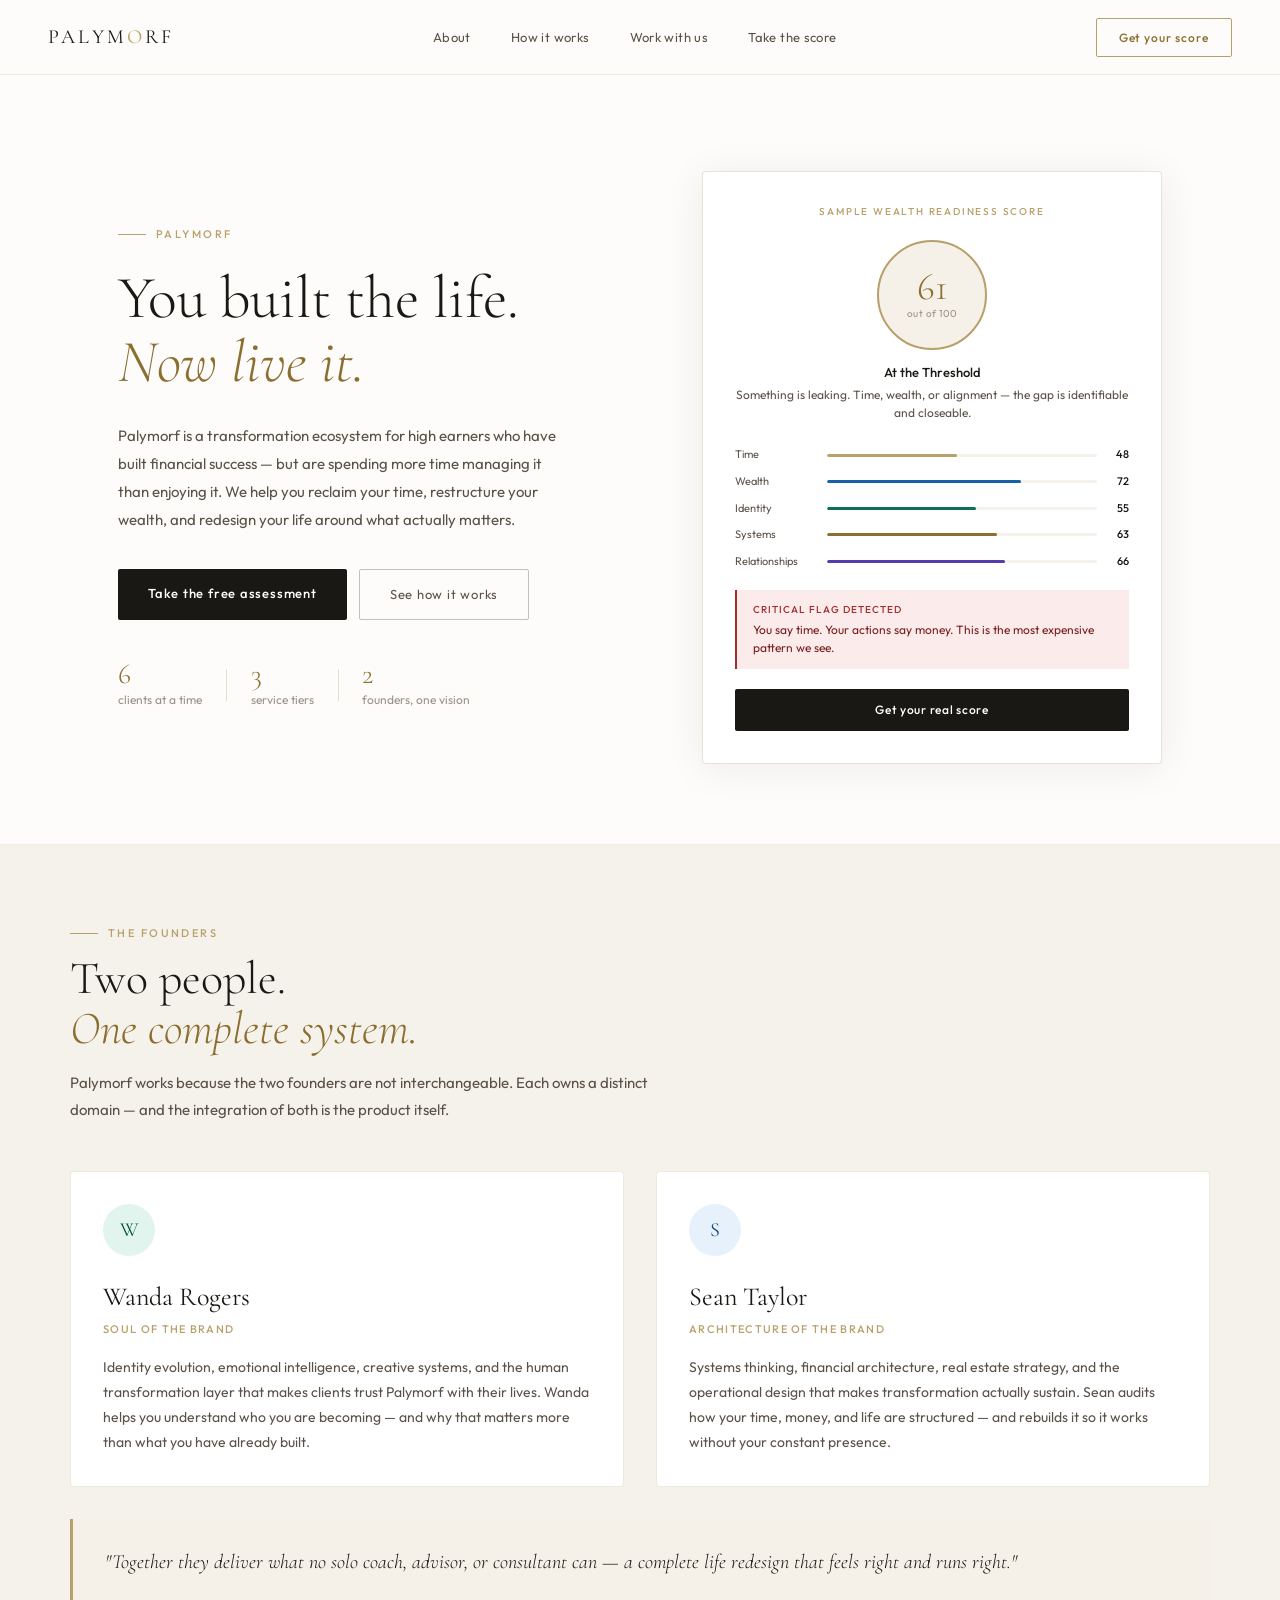
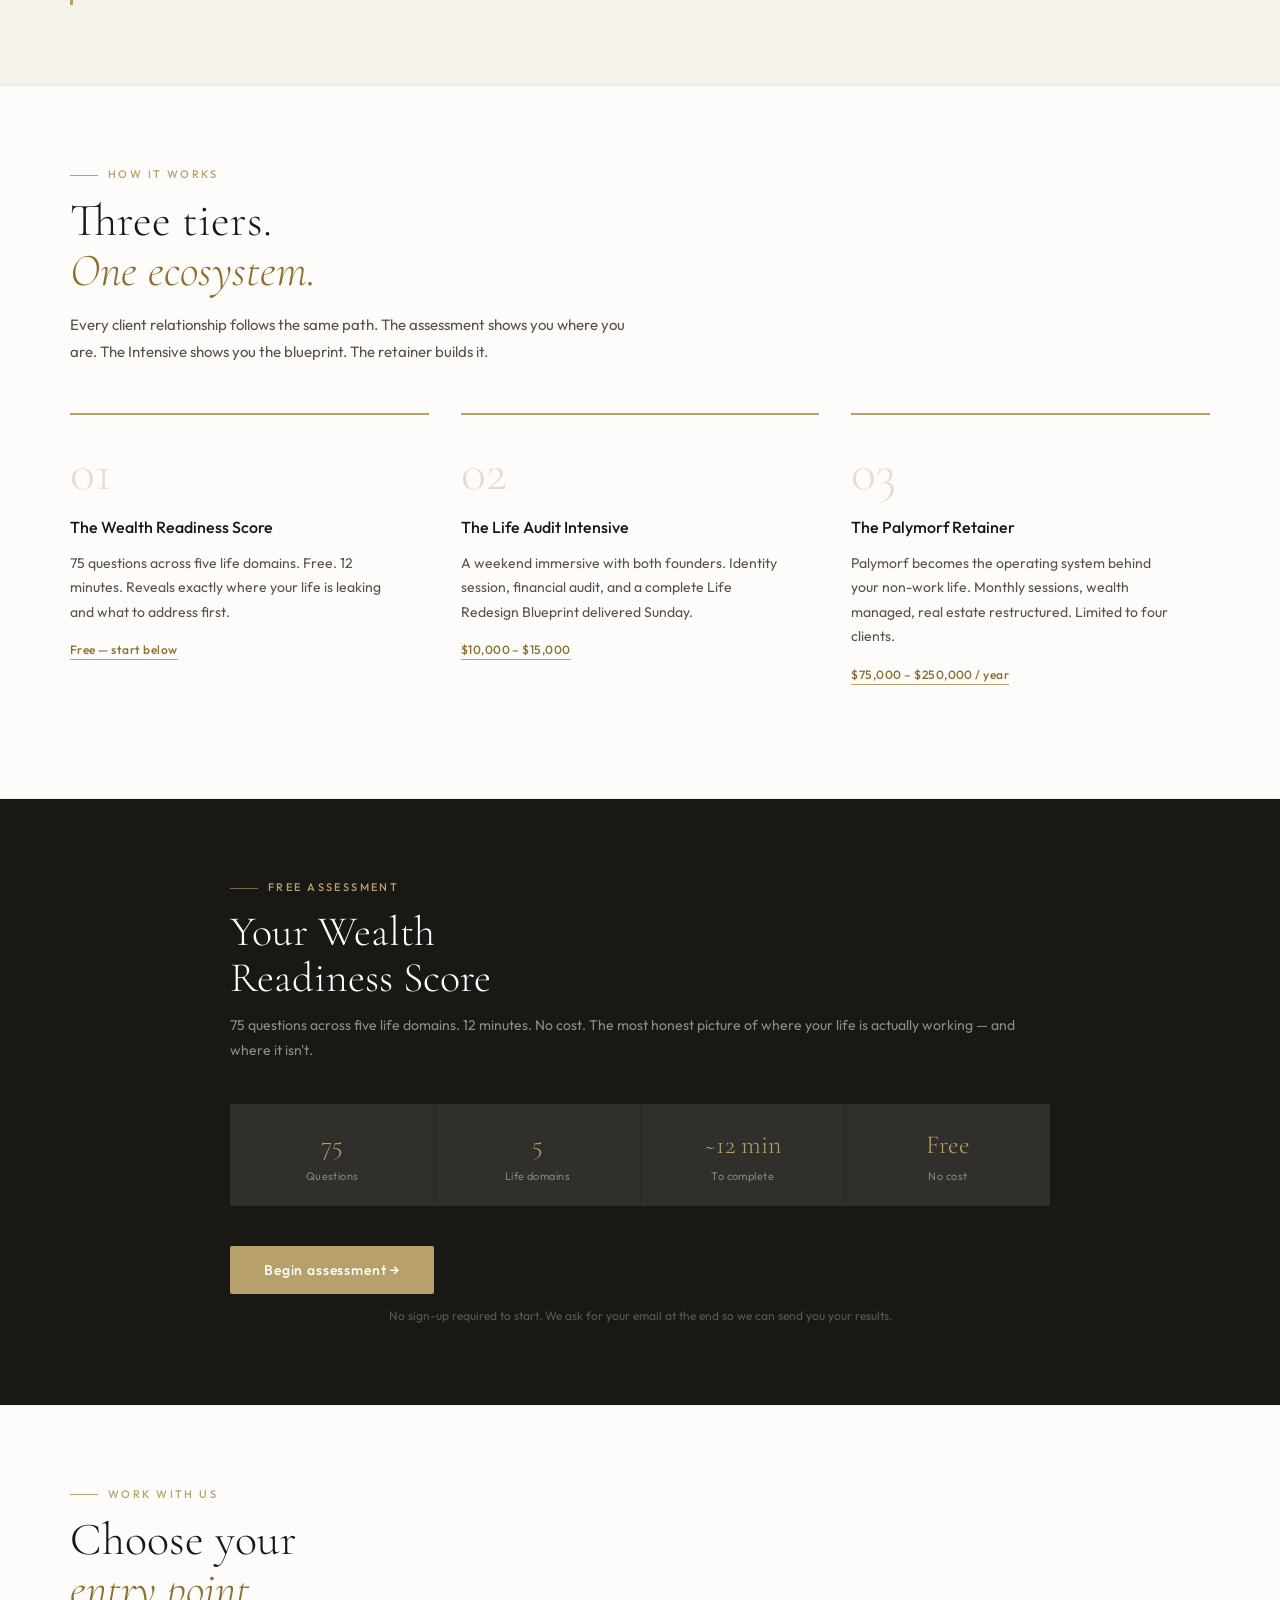
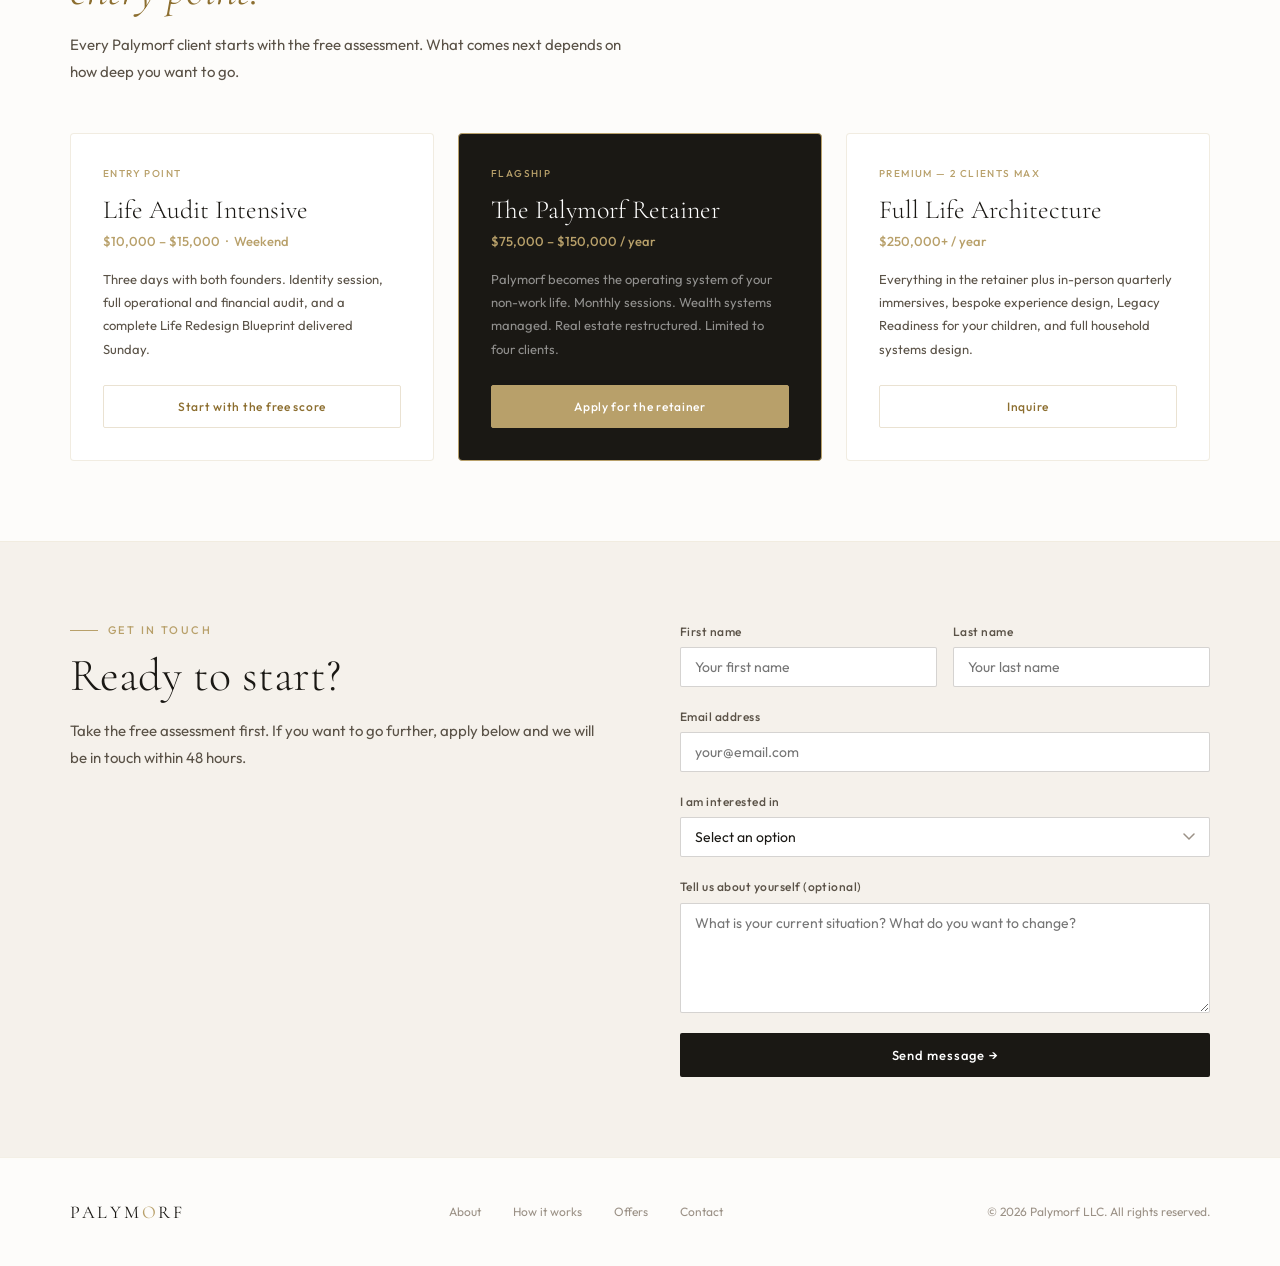
==== commit 72023e41: "Update site with new code from zip" ====
--- a/index.html
+++ b/index.html
@@ -5,9 +5,8 @@
   <meta name="viewport" content="width=device-width, initial-scale=1.0">
   <meta name="description" content="Palymorf — A transformation ecosystem for high earners who have built financial success but are spending more time managing it than living it.">
   <meta property="og:title" content="Palymorf — You built the life. Now live it.">
-  <meta property="og:description" content="Take the free Wealth Readiness Score assessment and discover exactly where your life is leaking.">
+  <meta property="og:description" content="Take the free Wealth Readiness Score and discover exactly where your life is leaking.">
   <meta property="og:url" content="https://palymorf.com">
-  <meta property="og:type" content="website">
   <title>Palymorf — You built the life. Now live it.</title>
   <link rel="preconnect" href="https://fonts.googleapis.com">
   <link rel="preconnect" href="https://fonts.gstatic.com" crossorigin>
@@ -34,10 +33,7 @@
   <!-- HERO -->
   <section class="hero" id="home">
     <div class="hero-content">
-      <div class="hero-eye">
-        <span class="eye-line"></span>
-        Palymorf
-      </div>
+      <div class="hero-eye"><span class="eye-line"></span>Palymorf</div>
       <h1 class="hero-h1">You built the life.<br><em>Now live it.</em></h1>
       <p class="hero-sub">Palymorf is a transformation ecosystem for high earners who have built financial success — but are spending more time managing it than enjoying it. We help you reclaim your time, restructure your wealth, and redesign your life around what actually matters.</p>
       <div class="hero-btns">
@@ -61,7 +57,6 @@
         </div>
       </div>
     </div>
-
     <div class="hero-visual">
       <div class="hero-card">
         <div class="hc-eyebrow">Sample wealth readiness score</div>
@@ -72,35 +67,15 @@
         <div class="score-tier-label">At the Threshold</div>
         <div class="score-tier-desc">Something is leaking. Time, wealth, or alignment — the gap is identifiable and closeable.</div>
         <div class="domain-bars">
-          <div class="db-row">
-            <span class="db-lbl">Time</span>
-            <div class="db-track"><div class="db-fill" style="width:48%;background:var(--gold)"></div></div>
-            <span class="db-val">48</span>
-          </div>
-          <div class="db-row">
-            <span class="db-lbl">Wealth</span>
-            <div class="db-track"><div class="db-fill" style="width:72%;background:#185FA5"></div></div>
-            <span class="db-val">72</span>
-          </div>
-          <div class="db-row">
-            <span class="db-lbl">Identity</span>
-            <div class="db-track"><div class="db-fill" style="width:55%;background:#0F6E56"></div></div>
-            <span class="db-val">55</span>
-          </div>
-          <div class="db-row">
-            <span class="db-lbl">Systems</span>
-            <div class="db-track"><div class="db-fill" style="width:63%;background:#8C6E2F"></div></div>
-            <span class="db-val">63</span>
-          </div>
-          <div class="db-row">
-            <span class="db-lbl">Relationships</span>
-            <div class="db-track"><div class="db-fill" style="width:66%;background:#533BAA"></div></div>
-            <span class="db-val">66</span>
-          </div>
+          <div class="db-row"><span class="db-lbl">Time</span><div class="db-track"><div class="db-fill" style="width:48%;background:var(--gold)"></div></div><span class="db-val">48</span></div>
+          <div class="db-row"><span class="db-lbl">Wealth</span><div class="db-track"><div class="db-fill" style="width:72%;background:#185FA5"></div></div><span class="db-val">72</span></div>
+          <div class="db-row"><span class="db-lbl">Identity</span><div class="db-track"><div class="db-fill" style="width:55%;background:#0F6E56"></div></div><span class="db-val">55</span></div>
+          <div class="db-row"><span class="db-lbl">Systems</span><div class="db-track"><div class="db-fill" style="width:63%;background:#8C6E2F"></div></div><span class="db-val">63</span></div>
+          <div class="db-row"><span class="db-lbl">Relationships</span><div class="db-track"><div class="db-fill" style="width:66%;background:#533BAA"></div></div><span class="db-val">66</span></div>
         </div>
         <div class="hc-flag">
           <div class="hc-flag-tag">Critical flag detected</div>
-          <div class="hc-flag-txt">You say time. Your actions say money. This is the most expensive pattern we see in high earners.</div>
+          <div class="hc-flag-txt">You say time. Your actions say money. This is the most expensive pattern we see.</div>
         </div>
         <a href="#assessment" class="hc-cta">Get your real score</a>
       </div>
@@ -147,19 +122,19 @@
         <div class="step-card">
           <div class="step-num">01</div>
           <h3 class="step-title">The Wealth Readiness Score</h3>
-          <p class="step-desc">75 questions across five life domains — Time, Wealth, Identity, Systems, and Relationships. Free. Takes 12 minutes. Reveals exactly where your life is leaking and what to address first.</p>
+          <p class="step-desc">75 questions across five life domains. Free. 12 minutes. Reveals exactly where your life is leaking and what to address first.</p>
           <span class="step-price">Free — start below</span>
         </div>
         <div class="step-card">
           <div class="step-num">02</div>
           <h3 class="step-title">The Life Audit Intensive</h3>
-          <p class="step-desc">A weekend immersive with both founders. Wanda leads the identity session. Sean audits your finances and operations. Sunday you receive a complete Life Redesign Blueprint — specific, actionable, built around your exact gaps.</p>
+          <p class="step-desc">A weekend immersive with both founders. Identity session, financial audit, and a complete Life Redesign Blueprint delivered Sunday.</p>
           <span class="step-price">$10,000 – $15,000</span>
         </div>
         <div class="step-card">
           <div class="step-num">03</div>
           <h3 class="step-title">The Palymorf Retainer</h3>
-          <p class="step-desc">Palymorf becomes the operating system behind your non-work life. Monthly sessions with both founders. Wealth systems actively managed. Real estate restructured. Life runs without your constant attention. Limited to four clients.</p>
+          <p class="step-desc">Palymorf becomes the operating system behind your non-work life. Monthly sessions, wealth managed, real estate restructured. Limited to four clients.</p>
           <span class="step-price">$75,000 – $250,000 / year</span>
         </div>
       </div>
@@ -172,33 +147,43 @@
   <section class="assessment-section" id="assessment">
     <div class="assessment-inner">
 
-      <!-- Cover -->
+      <!-- Step 1: Cover — no form, just start -->
       <div id="assessCover">
         <div class="assessment-eye"><span class="eye-line eye-light"></span>Free assessment</div>
         <h2 class="assessment-h2">Your Wealth<br>Readiness Score</h2>
         <p class="assessment-sub">75 questions across five life domains. 12 minutes. No cost. The most honest picture of where your life is actually working — and where it isn't.</p>
         <div class="assess-meta-grid">
-          <div class="assess-meta-item">
-            <div class="assess-meta-num">75</div>
-            <div class="assess-meta-lbl">Questions</div>
+          <div class="assess-meta-item"><div class="assess-meta-num">75</div><div class="assess-meta-lbl">Questions</div></div>
+          <div class="assess-meta-item"><div class="assess-meta-num">5</div><div class="assess-meta-lbl">Life domains</div></div>
+          <div class="assess-meta-item"><div class="assess-meta-num">~12 min</div><div class="assess-meta-lbl">To complete</div></div>
+          <div class="assess-meta-item"><div class="assess-meta-num">Free</div><div class="assess-meta-lbl">No cost</div></div>
+        </div>
+        <button class="btn-gold btn-lg" id="startBtn">Begin assessment &rarr;</button>
+        <p class="gate-privacy">No sign-up required to start. We ask for your email at the end so we can send you your results.</p>
+      </div>
+
+      <!-- Email capture modal — shown after quiz is complete -->
+      <div id="captureModal" class="capture-modal hidden">
+        <div class="capture-card">
+          <div class="capture-eye">Almost there</div>
+          <h3 class="capture-title">Where should we send your results?</h3>
+          <p class="capture-sub">You have completed all 75 questions. Enter your name and email and we will show you your full score — and save it so we can reference it when we speak.</p>
+          <div class="capture-fields">
+            <div class="capture-field-group">
+              <label for="captureName">First name</label>
+              <input type="text" id="captureName" placeholder="Your first name" autocomplete="given-name">
+            </div>
+            <div class="capture-field-group">
+              <label for="captureEmail">Email address</label>
+              <input type="email" id="captureEmail" placeholder="your@email.com" autocomplete="email">
+            </div>
           </div>
-          <div class="assess-meta-item">
-            <div class="assess-meta-num">5</div>
-            <div class="assess-meta-lbl">Life domains</div>
-          </div>
-          <div class="assess-meta-item">
-            <div class="assess-meta-num">~12 min</div>
-            <div class="assess-meta-lbl">To complete</div>
-          </div>
-          <div class="assess-meta-item">
-            <div class="assess-meta-num">Free</div>
-            <div class="assess-meta-lbl">No cost</div>
-          </div>
-        </div>
-        <button class="btn-gold btn-lg" id="startBtn">Begin assessment &rarr;</button>
-      </div>
-
-      <!-- Quiz -->
+          <button class="btn-gold btn-lg capture-submit" id="captureSubmit">View my score &rarr;</button>
+          <p class="capture-privacy">Your results are private and only visible to the Palymorf team.</p>
+        </div>
+      </div>
+
+      <!-- Step 2: Quiz -->
       <div id="assessQuiz" class="hidden">
         <div class="domain-nav" id="domainNav"></div>
         <div class="prog-wrap">
@@ -206,9 +191,7 @@
             <span id="progDomain">Domain 1 of 5</span>
             <span id="progCount">0 / 75</span>
           </div>
-          <div class="prog-track">
-            <div class="prog-fill" id="progFill" style="width:0%"></div>
-          </div>
+          <div class="prog-track"><div class="prog-fill" id="progFill" style="width:0%"></div></div>
         </div>
         <div class="domain-hdr">
           <div class="domain-hdr-eye" id="domEye"></div>
@@ -217,13 +200,13 @@
         </div>
         <div id="qWrap"></div>
         <div class="q-nav">
-          <button class="btn-outline-light" id="prevBtn" disabled>&#8592; Previous</button>
+          <button class="btn-outline-light" id="prevBtn" disabled>&larr; Previous</button>
           <span class="q-nav-info" id="qNavInfo"></span>
-          <button class="btn-gold" id="nextBtn">Next &#8594;</button>
-        </div>
-      </div>
-
-      <!-- Results -->
+          <button class="btn-gold" id="nextBtn">Next &rarr;</button>
+        </div>
+      </div>
+
+      <!-- Step 3: Results -->
       <div id="assessResults" class="hidden"></div>
 
     </div>
@@ -242,21 +225,21 @@
           <div class="offer-tag">Entry point</div>
           <h3 class="offer-name">Life Audit Intensive</h3>
           <div class="offer-price">$10,000 – $15,000 &nbsp;&middot;&nbsp; Weekend</div>
-          <p class="offer-desc">Three days with both founders. Identity session, full operational and financial audit, and a complete Life Redesign Blueprint delivered Sunday. The starting point for every client relationship.</p>
+          <p class="offer-desc">Three days with both founders. Identity session, full operational and financial audit, and a complete Life Redesign Blueprint delivered Sunday.</p>
           <a href="#assessment" class="offer-btn">Start with the free score</a>
         </div>
         <div class="offer-card offer-featured">
           <div class="offer-tag">Flagship</div>
           <h3 class="offer-name">The Palymorf Retainer</h3>
           <div class="offer-price">$75,000 – $150,000 / year</div>
-          <p class="offer-desc">Palymorf becomes the operating system of your non-work life. Monthly sessions. Wealth systems managed. Real estate restructured. Identity work ongoing. Limited to four clients at any time.</p>
+          <p class="offer-desc">Palymorf becomes the operating system of your non-work life. Monthly sessions. Wealth systems managed. Real estate restructured. Limited to four clients.</p>
           <a href="#contact" class="offer-btn">Apply for the retainer</a>
         </div>
         <div class="offer-card">
           <div class="offer-tag">Premium &mdash; 2 clients max</div>
           <h3 class="offer-name">Full Life Architecture</h3>
           <div class="offer-price">$250,000+ / year</div>
-          <p class="offer-desc">Everything in the retainer plus in-person quarterly immersives, bespoke experience design, Legacy Readiness for your children, and full household and staff systems design.</p>
+          <p class="offer-desc">Everything in the retainer plus in-person quarterly immersives, bespoke experience design, Legacy Readiness for your children, and full household systems design.</p>
           <a href="#contact" class="offer-btn">Inquire</a>
         </div>
       </div>
@@ -271,7 +254,7 @@
       <div>
         <div class="section-eye"><span class="eye-line"></span>Get in touch</div>
         <h2 class="section-h2">Ready to start?</h2>
-        <p class="section-sub" style="margin-bottom:0;">Take the free assessment first. If you want to go further, apply below and we'll be in touch within 48 hours.</p>
+        <p class="section-sub" style="margin-bottom:0;">Take the free assessment first. If you want to go further, apply below and we will be in touch within 48 hours.</p>
       </div>
       <form class="contact-form" id="contactForm" onsubmit="handleFormSubmit(event)">
         <div class="form-row">
@@ -289,10 +272,9 @@
           <input type="email" id="email" name="email" placeholder="your@email.com" required>
         </div>
         <div class="form-group">
-          <label for="interest">I'm interested in</label>
+          <label for="interest">I am interested in</label>
           <select id="interest" name="interest" required>
             <option value="" disabled selected>Select an option</option>
-            <option value="score">Taking the free Wealth Readiness Score</option>
             <option value="intensive">The Life Audit Intensive ($10K–$15K)</option>
             <option value="retainer">The Palymorf Retainer ($75K–$150K/yr)</option>
             <option value="architecture">Full Life Architecture ($250K+/yr)</option>
@@ -301,12 +283,10 @@
         </div>
         <div class="form-group">
           <label for="message">Tell us about yourself (optional)</label>
-          <textarea id="message" name="message" rows="4" placeholder="What's your current situation? What do you want to change?"></textarea>
+          <textarea id="message" name="message" rows="4" placeholder="What is your current situation? What do you want to change?"></textarea>
         </div>
         <button type="submit" class="btn-dark btn-full">Send message &rarr;</button>
-        <div id="formSuccess" class="form-success hidden">
-          Thank you. We'll be in touch within 48 hours.
-        </div>
+        <div id="formSuccess" class="form-success hidden">Thank you. We will be in touch within 48 hours.</div>
       </form>
     </div>
   </section>
--- a/css/styles.css
+++ b/css/styles.css
@@ -474,3 +474,75 @@
   .q-scale { gap: 4px; }
   .q-lbl { font-size: 8px; }
 }
+
+/* ── GATE FORM ──────────────────────────────── */
+.gate-form { margin-top: 0; }
+.gate-intro { font-size: 13px; color: rgba(255,255,255,0.45); margin-bottom: 1.25rem; line-height: 1.65; }
+.gate-fields { display: grid; grid-template-columns: 1fr 1fr; gap: 1rem; margin-bottom: 1.25rem; }
+.gate-field-group { display: flex; flex-direction: column; gap: 6px; }
+.gate-field-group label { font-size: 12px; font-weight: 500; color: rgba(255,255,255,0.45); letter-spacing: 0.06em; }
+.gate-field-group input {
+  font-family: var(--sans); font-size: 14px; color: var(--ink);
+  background: rgba(255,255,255,0.06); border: 0.5px solid rgba(255,255,255,0.15);
+  border-radius: 2px; padding: 11px 14px; outline: none;
+  transition: border-color 0.15s; color: #fff;
+}
+.gate-field-group input::placeholder { color: rgba(255,255,255,0.25); }
+.gate-field-group input:focus { border-color: var(--gold); }
+.gate-privacy { font-size: 11px; color: rgba(255,255,255,0.25); margin-top: 0.75rem; text-align: center; }
+.assess-user-bar { }
+
+@media (max-width: 480px) {
+  .gate-fields { grid-template-columns: 1fr; }
+}
+
+/* ── CAPTURE MODAL ──────────────────────────── */
+.capture-modal {
+  position: fixed; inset: 0; z-index: 200;
+  display: flex; align-items: center; justify-content: center;
+  padding: 1.5rem;
+  background: rgba(26,24,20,0.75);
+  backdrop-filter: blur(6px);
+  -webkit-backdrop-filter: blur(6px);
+}
+.capture-card {
+  background: var(--ink); width: 100%; max-width: 480px;
+  border: 0.5px solid rgba(184,160,106,0.3); border-radius: 4px;
+  padding: 2.5rem;
+  box-shadow: 0 8px 60px rgba(0,0,0,0.4);
+  animation: fadeUp 0.3s ease both;
+}
+.capture-eye {
+  font-size: 10px; letter-spacing: 0.18em; text-transform: uppercase;
+  color: var(--gold); font-weight: 500; margin-bottom: 0.75rem;
+}
+.capture-title {
+  font-family: var(--serif); font-size: 26px; font-weight: 300;
+  color: #fff; margin-bottom: 0.75rem; line-height: 1.2;
+}
+.capture-sub {
+  font-size: 13px; color: rgba(255,255,255,0.45);
+  line-height: 1.7; margin-bottom: 1.75rem;
+}
+.capture-fields { display: grid; grid-template-columns: 1fr 1fr; gap: 1rem; margin-bottom: 1.25rem; }
+.capture-field-group { display: flex; flex-direction: column; gap: 6px; }
+.capture-field-group label { font-size: 11px; font-weight: 500; color: rgba(255,255,255,0.4); letter-spacing: 0.08em; }
+.capture-field-group input {
+  font-family: var(--sans); font-size: 14px; color: #fff;
+  background: rgba(255,255,255,0.07); border: 0.5px solid rgba(255,255,255,0.15);
+  border-radius: 2px; padding: 11px 14px; outline: none;
+  transition: border-color 0.15s; width: 100%;
+}
+.capture-field-group input::placeholder { color: rgba(255,255,255,0.22); }
+.capture-field-group input:focus { border-color: var(--gold); }
+.capture-submit { width: 100%; font-size: 14px; padding: 13px; }
+.capture-submit:disabled { opacity: 0.6; cursor: not-allowed; }
+.capture-privacy { font-size: 11px; color: rgba(255,255,255,0.2); margin-top: 0.75rem; text-align: center; line-height: 1.5; }
+
+/* Remove old gate styles that are no longer needed */
+.gate-privacy { font-size: 12px; color: rgba(255,255,255,0.28); margin-top: 0.75rem; }
+
+@media (max-width: 480px) {
+  .capture-card { padding: 1.75rem; }
+  .capture-fields { grid-template-columns: 1fr; }
+}
